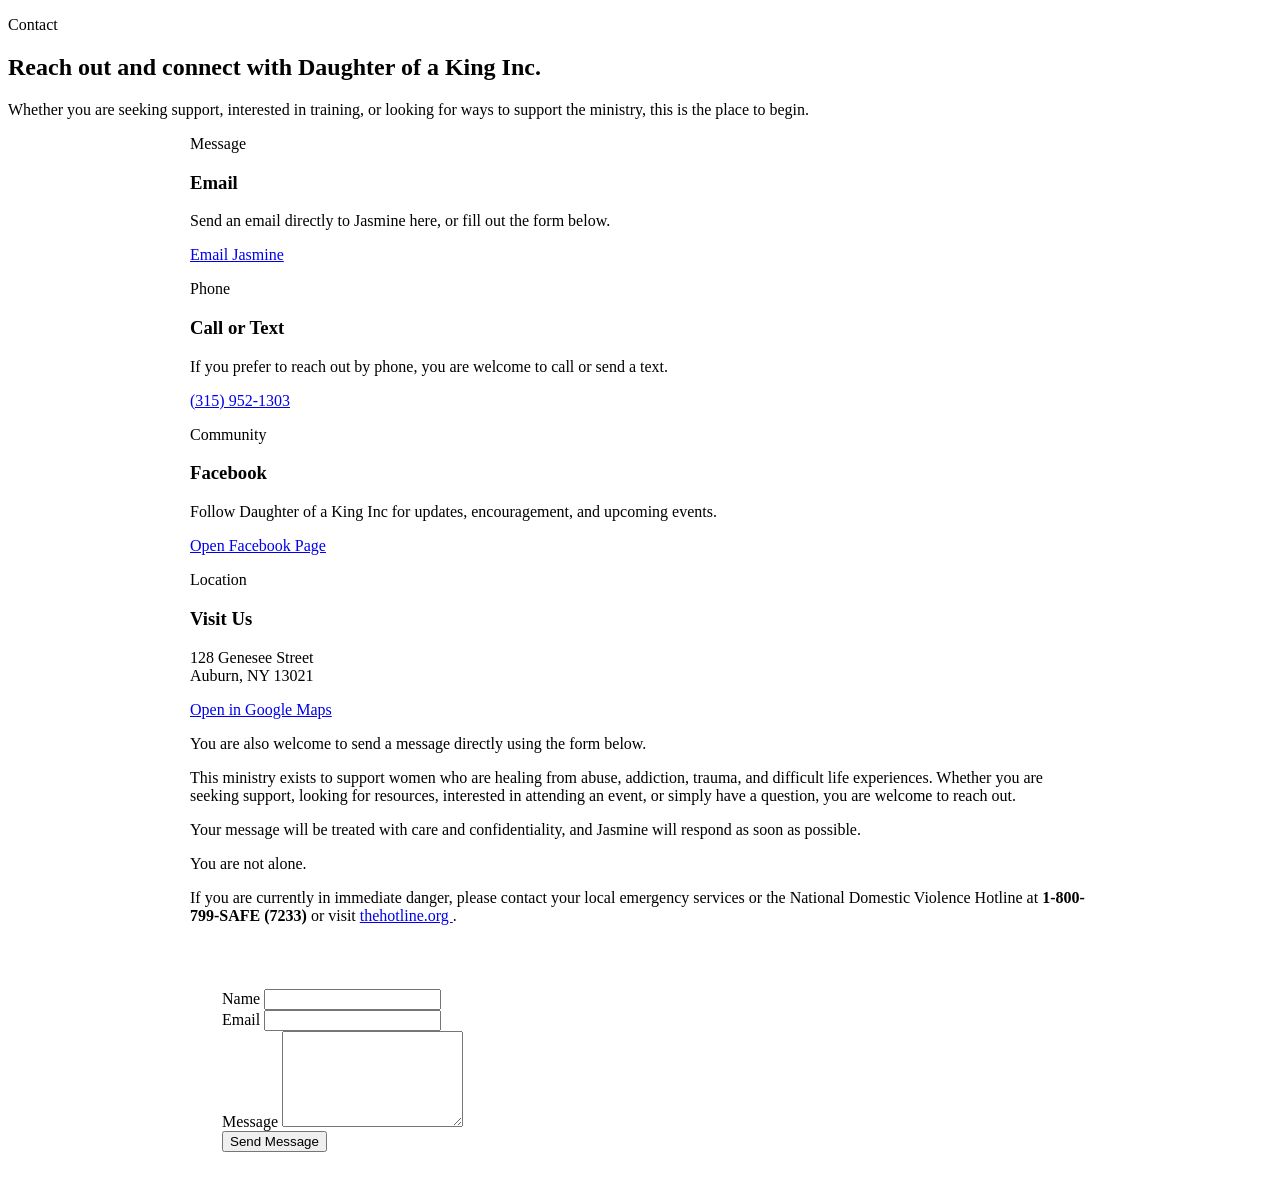
==== contact.html @ ed988efc "Add files via upload" ====
<!doctype html>
<html lang="en">
<head>
<meta charset="UTF-8">
<meta name="viewport" content="width=device-width, initial-scale=1.0">

<title>Contact | Daughter of a King Inc</title>

<meta name="description" content="Contact Daughter of a King Inc for support, questions, or ways to connect with our faith-based ministry helping women heal from abuse, addiction, and trauma.">

<meta name="author" content="Daughter of a King Inc">

<link rel="canonical" href="https://doakministries.org/contact">

<link rel="icon" type="image/png" href="/DOAK-Favicon.png">

<link rel="preconnect" href="https://fonts.googleapis.com">
<link rel="preconnect" href="https://fonts.gstatic.com" crossorigin>

<link href="https://fonts.googleapis.com/css2?family=Inter:wght@400;500;600;700&family=Cormorant+Garamond:wght@500;600;700&display=swap" rel="stylesheet">

<link rel="stylesheet" href="/css/styles.css">

<!-- Open Graph / Facebook -->
<meta property="og:title" content="Contact | Daughter of a King Inc">
<meta property="og:description" content="Reach out to Daughter of a King for support, questions, or to learn how you can connect with our ministry.">
<meta property="og:type" content="website">
<meta property="og:url" content="https://doakministries.org/contact">
<meta property="og:image" content="https://doakministries.org/images/opengraph_doaklogo.png">
<meta property="og:image:width" content="1200">
<meta property="og:image:height" content="630">

<!-- Twitter Cards -->
<meta name="twitter:card" content="summary_large_image">
<meta name="twitter:title" content="Contact | Daughter of a King Inc">
<meta name="twitter:description" content="Reach out to Daughter of a King for support, questions, or to learn how you can connect with our ministry.">
<meta name="twitter:image" content="https://doakministries.org/images/opengraph_doaklogo.png">

<!-- Structured Data -->
<script type="application/ld+json">
{
 "@context": "https://schema.org",
 "@type": "ContactPage",
 "name": "Contact Daughter of a King Inc",
 "url": "https://doakministries.org/contact",
 "isPartOf": {
   "@type": "WebSite",
   "name": "Daughter of a King Inc",
   "url": "https://doakministries.org"
 }
}
</script>

</head>

  <body>
    <div class="site-shell">
      <div id="header"></div>

      <main>
        <section class="page-hero">
          <div class="container narrow centered">
            <p class="eyebrow">Contact</p>

            <h1>Reach out and connect with Daughter of a King Inc.</h1>

            <p class="lead">
              Whether you are seeking support, interested in training, or
              looking for ways to support the ministry, this is the place to
              begin.
            </p>
          </div>
        </section>

<section class="section">
  <div class="container" style="max-width:900px;margin:auto;">

    <div class="contact-grid">

      <article class="card contact-card">

        <p class="section-label">Message</p>
        <h3>Email</h3>

        <p>
          Send an email directly to Jasmine here, or fill out the form below.
        </p>

        <a
          class="btn btn-secondary btn-full"
          href="mailto:jasmine@doakministries.org?subject=Daughter%20of%20a%20King%20Inquiry"
        >
          Email Jasmine
        </a>

      </article>


      <article class="card contact-card">

        <p class="section-label">Phone</p>
        <h3>Call or Text</h3>

        <p>
          If you prefer to reach out by phone, you are welcome to call or send a text.
        </p>

        <a class="btn btn-secondary btn-full" href="tel:+13159521303">
          (315) 952-1303
        </a>

      </article>


      <article class="card contact-card">

        <p class="section-label">Community</p>
        <h3>Facebook</h3>

        <p>
          Follow Daughter of a King Inc for updates, encouragement,
          and upcoming events.
        </p>

        <a
          class="btn btn-secondary btn-full"
          href="https://www.facebook.com/profile.php?id=61588232077355"
          target="_blank"
          rel="noopener noreferrer"
        >
          Open Facebook Page
        </a>

      </article>


      <article class="card contact-card">

        <p class="section-label">Location</p>
        <h3>Visit Us</h3>

        <p>
          128 Genesee Street<br>
          Auburn, NY 13021
        </p>

        <a
          class="btn btn-secondary btn-full"
          href="https://www.google.com/maps/search/?api=1&query=128+Genesee+Street+Auburn+NY+13021"
          target="_blank"
        >
          Open in Google Maps
        </a>

      </article>

    </div>

  </div>
</section>

<section class="section section-tint">
  <div class="container" style="max-width: 900px; margin: auto">

    <p class="section-label centered">
      You are also welcome to send a message directly using the form below.
    </p>

<div class="contact-context">

  <p>
    This ministry exists to support women who are healing from abuse,
    addiction, trauma, and difficult life experiences. Whether you are
    seeking support, looking for resources, interested in attending an
    event, or simply have a question, you are welcome to reach out.
  </p>

  <p>
    Your message will be treated with care and confidentiality, and
    Jasmine will respond as soon as possible.
  </p>

  <p class="contact-reassurance">
    You are not alone.
  </p>

  <p class="contact-hotline">
    If you are currently in immediate danger, please contact your local
    emergency services or the National Domestic Violence Hotline at
    <strong>1-800-799-SAFE (7233)</strong> or visit
    <a href="https://www.thehotline.org" target="_blank" rel="noopener">
      thehotline.org
    </a>.
  </p>

</div>

    <div class="card" style="padding:2rem; margin-top:2rem;">

      <form action="https://formspree.io/f/meereyno" method="POST" class="contact-form">

        <input type="hidden" name="_subject" value="New message from DOAK Ministries website">
        <input type="hidden" name="_redirect" value="https://doakministries.org/thank-you.html">
        <input type="text" name="_gotcha" style="display:none">

        <div class="form-group">
          <label for="name">Name</label>
          <input id="name" type="text" name="name" required>
        </div>

        <div class="form-group">
          <label for="email">Email</label>
          <input id="email" type="email" name="email" required>
        </div>

        <div class="form-group">
          <label for="message">Message</label>
          <textarea id="message" name="message" rows="6" required></textarea>
        </div>

        <button type="submit" class="btn btn-primary btn-full">
          Send Message
        </button>

      </form>

    </div>

  </div>
</section>
      </main>

<div id="footer"></div>

    </div>

    <script src="js/script.js"></script>
  </body>
</html>
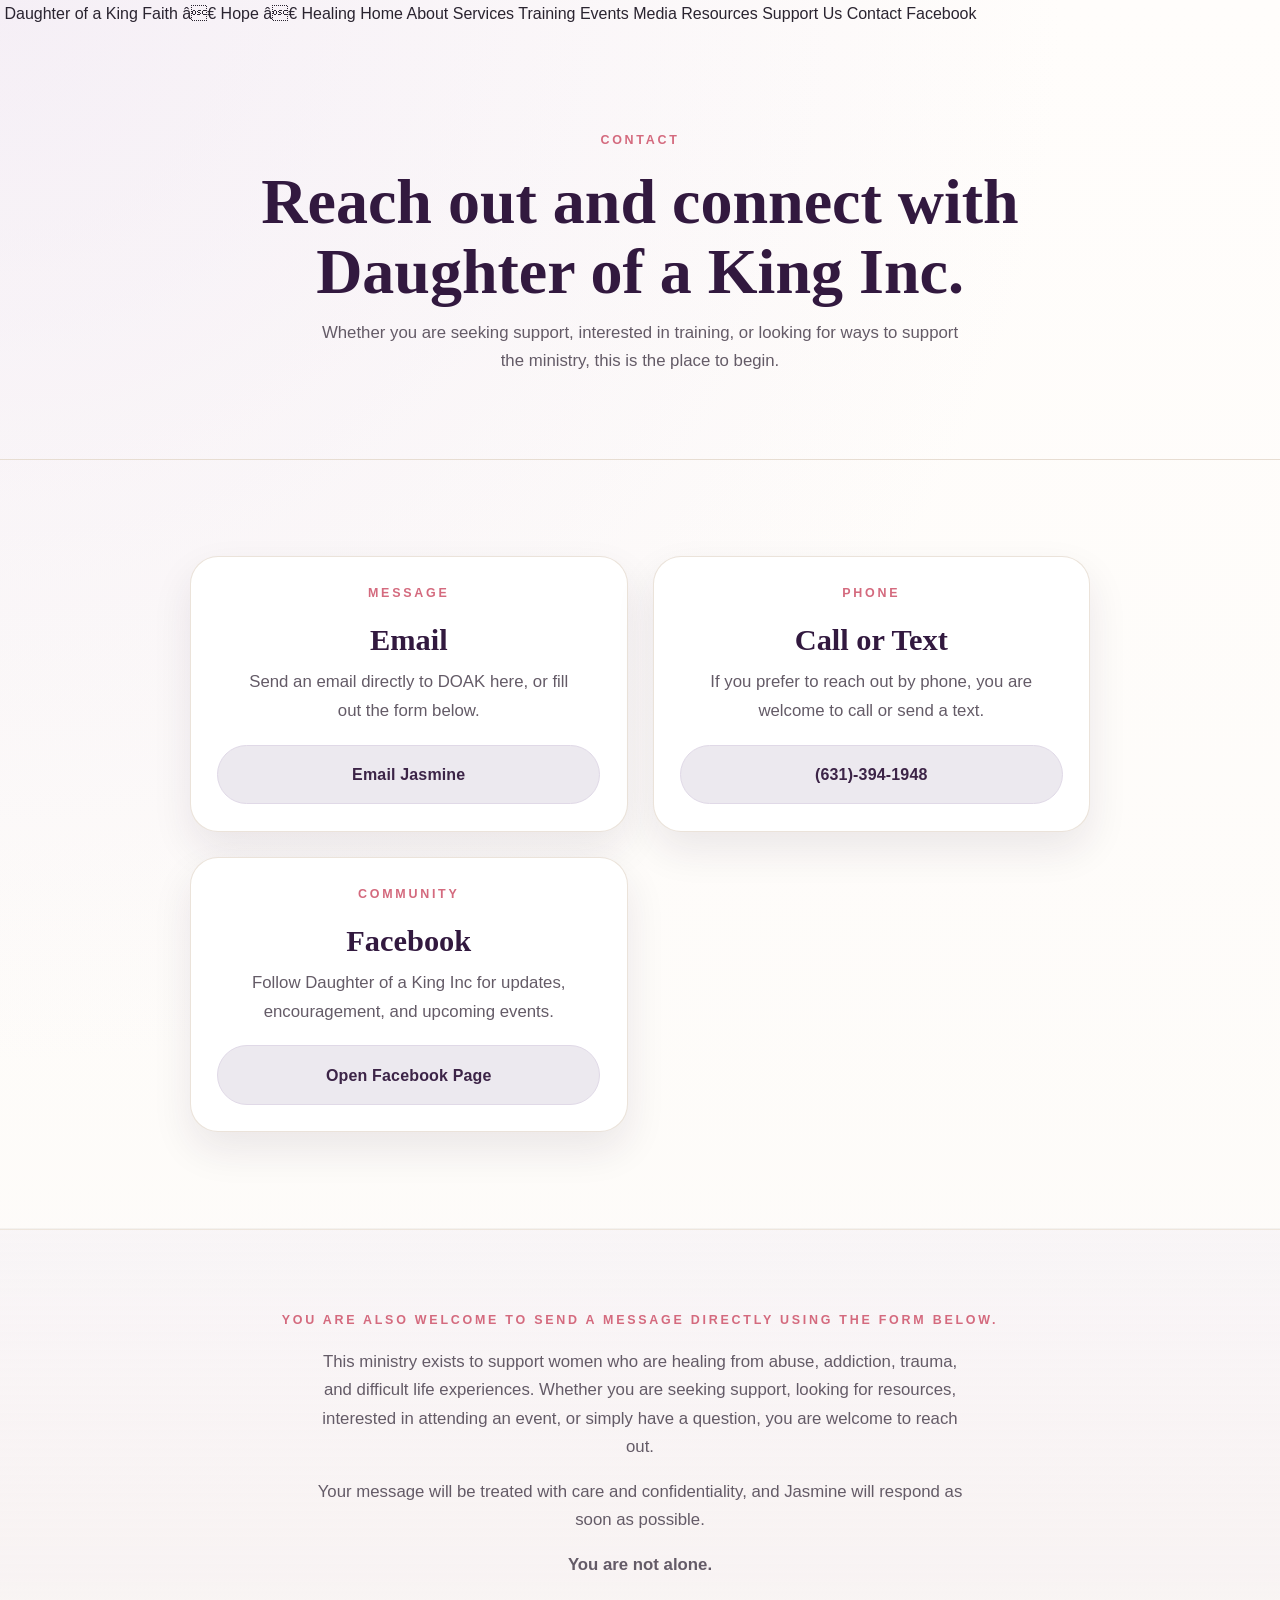
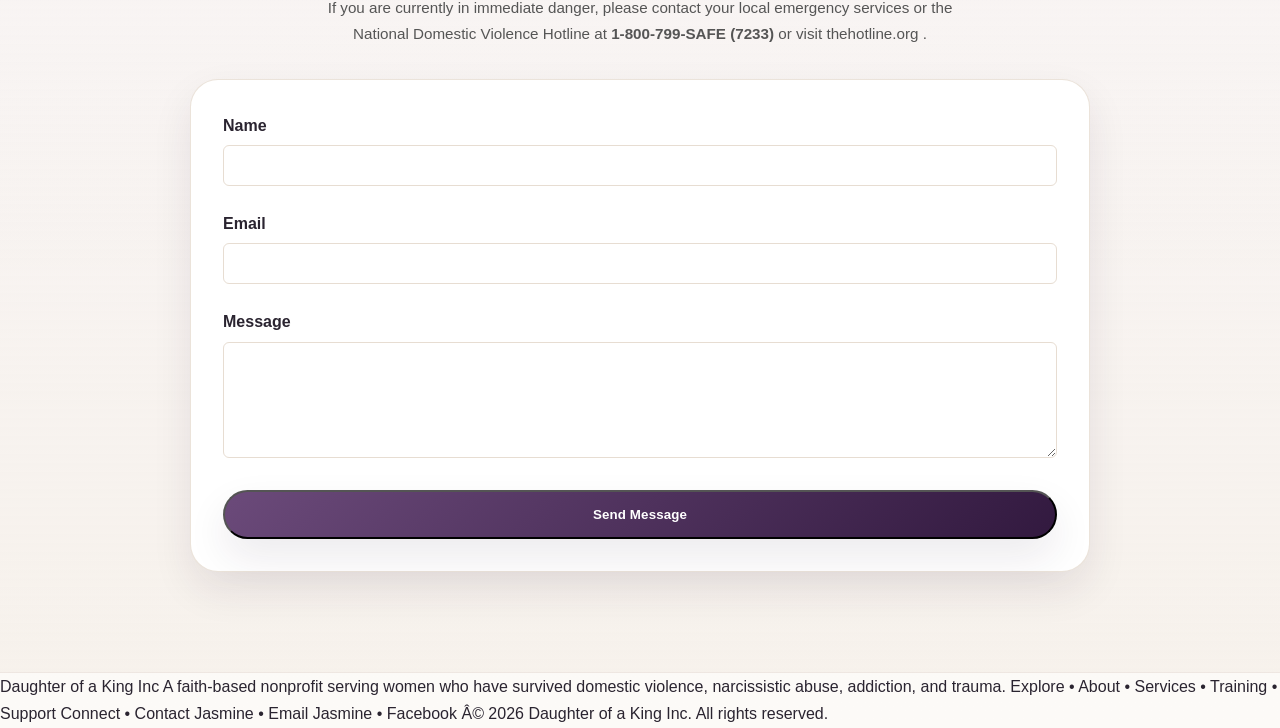
==== commit ef2cbe70: "Update contact.html Update contact info" ====
--- a/contact.html
+++ b/contact.html
@@ -83,12 +83,12 @@
         <h3>Email</h3>
 
         <p>
-          Send an email directly to Jasmine here, or fill out the form below.
+          Send an email directly to DOAK here, or fill out the form below.
         </p>
 
         <a
           class="btn btn-secondary btn-full"
-          href="mailto:jasmine@doakministries.org?subject=Daughter%20of%20a%20King%20Inquiry"
+          href="mailto:info@doakministries.org?subject=Daughter%20of%20a%20King%20Inquiry"
         >
           Email Jasmine
         </a>
@@ -106,7 +106,7 @@
         </p>
 
         <a class="btn btn-secondary btn-full" href="tel:+13159521303">
-          (315) 952-1303
+          (631)-394-1948
         </a>
 
       </article>
@@ -133,25 +133,6 @@
 
       </article>
 
-
-      <article class="card contact-card">
-
-        <p class="section-label">Location</p>
-        <h3>Visit Us</h3>
-
-        <p>
-          128 Genesee Street<br>
-          Auburn, NY 13021
-        </p>
-
-        <a
-          class="btn btn-secondary btn-full"
-          href="https://www.google.com/maps/search/?api=1&query=128+Genesee+Street+Auburn+NY+13021"
-          target="_blank"
-        >
-          Open in Google Maps
-        </a>
-
       </article>
 
     </div>
--- a/css/styles.css
+++ b/css/styles.css
@@ -0,0 +1,1038 @@
+:root {
+  --bg: #fcfaf7;
+  --surface: #ffffff;
+  --surface-alt: #f7f1f5;
+  --ink: #2a2430;
+  --muted: #645b67;
+  --brand: #6b4a7a;
+  --brand-deep: #32193f;
+  --brand-soft: #efe6f3;
+  --accent: #d46a7e;
+  --line: #e7ddd2;
+  --shadow: 0 18px 40px rgba(44, 24, 56, 0.09);
+  --radius-lg: 28px;
+  --radius-md: 24px;
+  --radius-sm: 18px;
+  --container: 1140px;
+}
+
+* {
+  box-sizing: border-box;
+}
+
+html {
+  scroll-behavior: smooth;
+}
+
+body {
+  margin: 0;
+  font-family: 'Inter', sans-serif;
+  color: var(--ink);
+  background:
+    radial-gradient(circle at top left, rgba(233, 222, 240, 0.45), transparent 40%),
+    linear-gradient(180deg, #fffdfb 0%, var(--bg) 100%);
+  line-height: 1.7;
+
+  -webkit-font-smoothing: antialiased;
+  text-rendering: optimizeLegibility;
+}
+
+a {
+  color: inherit;
+  text-decoration: none;
+}
+
+img {
+  max-width: 100%;
+  display: block;
+}
+
+.founder-photo {
+  width: 100%;
+  max-width: 440px;
+  margin-top: 3rem;
+}
+
+h1, h2, h3, h4 {
+  margin: 0 0 0.7rem;
+  line-height: 1.1;
+  font-family: 'Cormorant Garamond', serif;
+  color: var(--brand-deep);
+}
+
+h1 {
+  font-size: clamp(3rem, 5vw, 5.3rem);
+}
+
+h2 {
+  font-size: clamp(2.1rem, 3.3vw, 3.3rem);
+}
+
+h3 {
+  font-size: 1.7rem;
+}
+
+p {
+  margin: 0 0 1rem;
+  font-size: 1.05rem;
+  color: var(--muted);
+}
+
+ul {
+  margin: 0;
+  padding: 0;
+  list-style: none;
+}
+
+.site-shell {
+  min-height: 100vh;
+}
+
+.container {
+  width: min(var(--container), calc(100% - 2rem));
+  margin: 0 auto;
+}
+
+.narrow {
+  width: min(820px, 100%);
+}
+
+.centered {
+  text-align: center;
+  margin-left: auto;
+  margin-right: auto;
+}
+
+.site-header {
+  position: sticky;
+  top: 0;
+  z-index: 40;
+  background: rgba(252, 250, 247, 0.94);
+  backdrop-filter: blur(18px);
+  border-bottom: 1px solid rgba(231, 221, 210, 0.8);
+}
+
+.header-inner {
+  display: flex;
+  align-items: center;
+  justify-content: space-between;
+  gap: 2rem;
+  min-height: 88px;
+}
+
+/* ============================= */
+/* BRAND / LOGO AREA */
+/* ============================= */
+
+/* Container holding the logo and the text block */
+.brand {
+  display: flex;              /* Places logo and text side-by-side */
+  align-items: flex-start;   /* align text block with top of logo */
+  gap: 1.45rem;               /* Space between logo and title block */
+  min-width: fit-content;     /* Prevents the logo/text from collapsing */
+  flex-shrink: 0;             /* Prevents header nav from squeezing brand */
+}
+
+/* Logo image styling */
+.brand img {
+  width: 56px;                /* Fixed width so header height stays consistent */
+  height: 56px;               /* Keeps logo square */
+  object-fit: contain;        /* Ensures logo scales properly inside box */
+}
+
+
+/* ============================= */
+/* TITLE + TAGLINE BLOCK */
+/* ============================= */
+
+/* Wrapper around "Daughter of a King" and tagline */
+.brand-text {
+  display: flex;              /* Allows vertical stacking of title + tagline */
+  flex-direction: column;     /* Stack title above tagline */
+  align-items: center;        /* Center tagline under the title */
+  transform: translateY(2px);   /* subtle optical alignment adjustment */
+  min-width: 0;               /* Prevents overflow issues in flex layouts */
+}
+
+
+/* ============================= */
+/* MAIN TITLE */
+/* ============================= */
+
+/* "Daughter of a King" styling */
+.brand-name {
+  font-family: "Cormorant Garamond", serif; /* Elegant serif used across site */
+  font-size: 1.8rem;                         /* Large enough to feel like a brand */
+  font-weight: 600;                          /* Slightly bold for readability */
+  letter-spacing: 0.02em;                    /* Subtle spacing for premium feel */
+  color: var(--brand-deep);                  /* Primary dark purple brand color */
+  text-align: center;                        /* Ensures title centers above tagline */
+  white-space: nowrap;                       /* Prevents line break between words */
+  line-height: 1.05;                         /* Tightens vertical spacing above tagline */
+}
+
+
+/* ============================= */
+/* TAGLINE */
+/* ============================= */
+
+/* "Faith ✿ Hope ✿ Healing" line */
+.brand-tag {
+  font-size: 0.72rem;        /* Smaller than title to create hierarchy */
+  letter-spacing: 0.09em;    /* Wide spacing for feminine / airy feel */
+  color: var(--accent);      /* Soft pink accent color */
+  margin-top: 1px;           /* Small gap between title and tagline */
+  text-align: center;        /* Keeps tagline perfectly centered */
+}
+
+
+/* ============================= */
+/* FLOWER SEPARATORS */
+/* ============================= */
+
+/* Decorative flower between Faith / Hope / Healing */
+.flower {
+  color: var(--brand-deep);  /* Uses dark purple to balance pink text */
+  font-size: 0.75em;         /* Slightly smaller so flowers don't dominate */
+  margin: 0 5px;             /* Horizontal spacing around flower */
+  opacity: 0.65;             /* Softens decoration so text remains primary */
+}
+
+/* ============================= */
+/* TOP NAVIGATION */
+/* ============================= */
+
+.site-nav {
+  display: flex;            /* Places navigation links in a horizontal row */
+  align-items: center;      /* Vertically centers links within nav container */
+  gap: 1.1rem;              /* Space between navigation links */
+  flex-wrap: nowrap;        /* Prevents nav items from wrapping to a second line */
+}
+
+.site-nav a {
+  font-weight: 600;
+  font-size: 0.96rem;
+  color: var(--muted);
+  position: relative;
+  transition: color 0.2s ease;
+}
+
+.site-nav a:hover,
+.site-nav a.active {
+  color: var(--brand);
+}
+
+.site-nav a.active::after,
+.site-nav a:hover::after {
+  content: '';
+  position: absolute;
+  left: 0;
+  bottom: -0.35rem;
+  width: 100%;
+  height: 2px;
+  background: linear-gradient(90deg, var(--accent), var(--brand));
+  border-radius: 999px;
+}
+
+.menu-toggle {
+  display: none;
+  background: transparent;
+  border: 0;
+  padding: 0;
+  cursor: pointer;
+}
+
+.menu-toggle span {
+  display: block;
+  width: 24px;
+  height: 2px;
+  background: var(--brand-deep);
+  margin: 5px 0;
+  border-radius: 999px;
+}
+
+.hero-section,
+.page-hero {
+  padding: 6.4rem 0 4.2rem;
+  border-bottom: 1px solid var(--line);
+}
+
+.hero-grid {
+  display: grid;
+  grid-template-columns: minmax(0, 1.25fr) minmax(320px, 0.75fr);
+  gap: 2rem;
+  align-items: center;
+}
+
+.eyebrow,
+.section-label {
+  text-transform: uppercase;
+  letter-spacing: 0.22em;
+  font-size: 0.78rem;
+  font-weight: 700;
+  color: var(--accent);
+  margin-bottom: 1rem;
+}
+
+.lead,
+.section-intro {
+  font-size: 1.05rem;
+  max-width: 640px;
+  margin-left: auto;
+  margin-right: auto;
+}
+
+.hero-copy .lead {
+  max-width: 700px;
+}
+
+.hero-actions,
+.cta-actions {
+  display: flex;
+  flex-wrap: wrap;
+  gap: 0.9rem;
+  margin-top: 2rem;
+}
+
+.btn {
+  display: inline-flex;
+  align-items: center;
+  justify-content: center;
+  padding: 0.95rem 1.4rem;
+  border-radius: 999px;
+  font-weight: 700;
+  letter-spacing: 0.01em;
+  transition: transform 0.2s ease, box-shadow 0.2s ease, background 0.2s ease;
+}
+
+.btn:hover {
+  transform: translateY(-1px);
+}
+
+.btn-primary {
+  background: linear-gradient(135deg, var(--brand), var(--brand-deep));
+  color: #fff;
+  box-shadow: var(--shadow);
+}
+
+.btn-secondary {
+  background: rgba(79, 47, 97, 0.08);
+  color: var(--brand);
+  border: 1px solid rgba(79, 47, 97, 0.14);
+}
+
+.btn-full {
+  width: 100%;
+}
+
+.hero-card,
+.panel,
+.card,
+.cta-card,
+.list-panel,
+.soft-panel,
+.accent-panel,
+.mini-card {
+  border-radius: var(--radius-lg);
+}
+
+.hero-card {
+  position: relative;
+  background: linear-gradient(180deg, rgba(255,255,255,0.96), rgba(247, 241, 250, 0.96));
+  padding: 2rem;
+  box-shadow: var(--shadow);
+  border: 1px solid rgba(233, 222, 240, 0.9);
+}
+
+.quote-mark {
+  font-family: 'Cormorant Garamond', serif;
+  font-size: 5rem;
+  line-height: 0.7;
+  color: rgba(79, 47, 97, 0.18);
+  margin-bottom: 1rem;
+}
+
+.quote-attribution {
+  font-weight: 700;
+  color: var(--brand);
+  margin-bottom: 0;
+}
+
+.section {
+  padding: 6rem 0;
+  border-bottom: 1px solid rgba(0,0,0,0.04);
+}
+
+.section-tint {
+  background: linear-gradient(180deg, rgba(233, 222, 240, 0.22), rgba(244, 238, 231, 0.68));
+  border-top: 1px solid rgba(231, 221, 210, 0.55);
+  border-bottom: 1px solid rgba(231, 221, 210, 0.55);
+}
+
+/* New purple section on index.html */
+
+.section-purple {
+  background:
+    radial-gradient(circle at top, rgba(255,255,255,0.08), transparent 55%),
+    linear-gradient(
+      180deg,
+      rgba(107, 74, 122, 0.85) 0%,
+      var(--brand) 40%,
+      var(--brand-deep) 100%
+    );
+
+  border-top: 1px solid rgba(255,255,255,0.12);
+  border-bottom: 1px solid rgba(255,255,255,0.12);
+}
+
+.section-purple h2 {
+  color: #ffffff;
+}
+
+.section-purple .section-label {
+  color: var(--accent);
+  text-shadow:
+    0 1px 0 rgba(50, 25, 63, 0.6),
+    0 2px 3px rgba(50, 25, 63, 0.35);
+}
+
+/* white text for intro text in the section */
+.section-purple > .container > p {
+  color: rgba(255,255,255,0.85);
+}
+
+/* cards stay white */
+.section-purple .card {
+  background: var(--surface);
+  color: var(--ink);
+}
+
+/* restore normal text color inside cards */
+.section-purple .card p {
+  color: var(--muted);
+}
+
+.section-heading {
+  margin-bottom: 2rem;
+}
+
+/* End New purple section on index.html */
+
+.cards {
+  display: grid;
+  gap: 1.35rem;
+}
+
+.three-up {
+  grid-template-columns: repeat(3, minmax(0, 1fr));
+}
+
+.card,
+.panel,
+.list-panel,
+.soft-panel {
+  background: var(--surface);
+  box-shadow: var(--shadow);
+  border: 1px solid rgba(231, 221, 210, 0.82);
+}
+
+.card {
+  padding: 1.65rem;
+}
+
+.card h2,
+.card h3 {
+  font-size: 1.9rem;
+}
+
+.split-grid,
+.footer-grid {
+  display: grid;
+  gap: 2rem;
+}
+
+.split-grid {
+  grid-template-columns: repeat(2, minmax(0, 1fr));
+  align-items: start;
+}
+
+/* Founder section */
+
+.founder-photo {
+  width: 100%;
+  max-width: 405px;
+  border-radius: var(--radius-md);
+  box-shadow: var(--shadow);
+}
+
+/* improve vertical rhythm in founder text */
+
+.split-grid.align-start h2 {
+  margin-top: 0.35rem;
+}
+
+.split-grid.align-start p {
+  margin-bottom: 1.1rem;
+}
+
+/* emphasize welcome lines */
+
+.split-grid.align-start p strong {
+  color: var(--brand-deep);
+  font-weight: 600;
+    display: block;
+    margin-top: 1rem;
+}
+
+.align-start {
+  align-items: start;
+}
+
+.list-panel,
+.soft-panel,
+.panel {
+  padding: 1.8rem;
+}
+
+.feature-list {
+  display: grid;
+  gap: 1rem;
+}
+
+.feature-list li {
+  position: relative;
+  padding-left: 1.55rem;
+  color: var(--muted);
+  font-weight: 500;
+}
+
+.feature-list li::before {
+  content: '';
+  position: absolute;
+  left: 0;
+  top: 0.72rem;
+  width: 0.55rem;
+  height: 0.55rem;
+  border-radius: 999px;
+  background: linear-gradient(135deg, var(--accent), var(--brand));
+}
+
+.compact li {
+  font-weight: 600;
+}
+
+.accent-panel {
+  background: linear-gradient(135deg, var(--brand) 0%, var(--brand-deep) 100%);
+  color: rgba(255,255,255,0.9);
+  padding: 2rem;
+  box-shadow: 0 18px 40px rgba(79, 47, 97, 0.25);
+  border: 1px solid rgba(255,255,255,0.15);
+}
+
+.accent-panel h2,
+.accent-panel p,
+.accent-panel .text-link {
+  color: #fff;
+}
+
+.accent-panel .section-label {
+  color: var(--accent);
+    text-shadow:
+    0 1px 0 rgba(50, 25, 63, 0.6),
+    0 2px 4px rgba(50, 25, 63, 0.35);
+}
+
+.light {
+  color: rgba(255, 255, 255, 0.74);
+}
+
+.cta-card {
+  background: linear-gradient(135deg, rgba(255,255,255,0.96), rgba(244, 238, 231, 0.96));
+  box-shadow: var(--shadow);
+  border: 1px solid rgba(231, 221, 210, 0.88);
+  padding: 2rem;
+  display: grid;
+  grid-template-columns: 1.4fr auto;
+  gap: 1.5rem;
+  align-items: center;
+}
+
+.text-link {
+  color: var(--brand);
+  font-weight: 700;
+  display: inline-block;
+  margin-top: 0.5rem;
+}
+
+.stacked-cards {
+  display: grid;
+  gap: 1rem;
+}
+
+.mini-card {
+  background: var(--surface);
+  border: 1px solid rgba(231, 221, 210, 0.78);
+  box-shadow: var(--shadow);
+  padding: 1.1rem 1.2rem;
+  color: var(--muted);
+}
+
+.site-footer {
+  padding: 3.4rem 0;
+  border-top: 1px solid rgba(231, 221, 210, 0.82);
+  background: rgba(255,255,255,0.68);
+}
+
+.footer-grid {
+  grid-template-columns: 1.4fr 1fr 1fr;
+}
+
+.footer-grid h3,
+.footer-grid h4 {
+  margin-bottom: 0.8rem;
+}
+
+.footer-links {
+  display: grid;
+  gap: 0.65rem;
+}
+
+.footer-links a {
+  color: var(--muted);
+}
+
+.footer-links a:hover {
+  color: var(--brand);
+}
+
+.footer-bottom {
+  border-top: 1px solid rgba(0,0,0,0.08);
+  margin-top: 2rem;
+  padding-top: 1.5rem;
+  text-align: center;
+  font-size: 0.9rem;
+  color: #747474;
+}
+
+.footer-bottom .footer-copyright {
+  font-size: 0.7rem;
+  color: #a9a1b0;
+}
+
+/* ======================================================
+   CONTACT FORM STYLING
+   Styles for the DOAK Ministries contact page form
+   ====================================================== */
+
+
+/* Form group spacing
+   Controls spacing between each field block */
+.contact-form .form-group{
+  margin-bottom:1.5rem;
+}
+
+
+/* Form labels
+   Ensures labels sit above inputs and are readable */
+.contact-form label{
+  display:block;
+  margin-bottom:6px;
+  font-weight:600;
+}
+
+
+/* Text inputs and textarea fields
+   Ensures consistent width and spacing */
+.contact-form input,
+.contact-form textarea{
+  width:100%;
+  padding:12px;
+  border:1px solid var(--line);
+  border-radius:6px;
+  font-family:inherit;
+}
+
+
+/* Textarea behavior
+   Allows vertical resizing but prevents horizontal distortion */
+.contact-form textarea{
+  resize:vertical;
+}
+
+/* ======================================================
+   CONTACT PAGE CONTEXT TEXT
+   Support message above the form
+   ====================================================== */
+
+.contact-context{
+  margin:0 auto 2rem auto;
+  max-width:650px;
+  line-height:1.7;
+  color:#444;
+  text-align:center; /* Center all text inside this block */
+}
+
+.contact-context p{
+  margin-bottom:1rem;
+}
+
+.contact-reassurance{
+  font-weight:600;
+}
+
+.contact-hotline{
+  font-size:.95rem;
+  color:#555;
+}
+
+/* ======================================================
+   MEDIA START
+   ====================================================== */
+
+@media (max-width: 980px) {
+  .site-nav {
+    position: absolute;
+    top: calc(100% + 0.4rem);
+    left: 1rem;
+    right: 1rem;
+    display: none;
+    flex-direction: column;
+    align-items: flex-start;
+    padding: 3rem;
+    background: rgba(255,255,255,0.98);
+    border: 1px solid rgba(231, 221, 210, 0.95);
+    border-radius: 18px;
+    box-shadow: var(--shadow);
+  }
+
+  .site-nav.open {
+    display: flex;
+  }
+
+  .menu-toggle {
+    display: block;
+  }
+
+  .hero-grid,
+  .split-grid,
+  .cta-card,
+  .footer-grid,
+  .three-up {
+    grid-template-columns: 1fr;
+  }
+
+  .header-inner {
+    min-height: 78px;
+    position: relative;
+  }
+}
+
+/* =========================================================
+   MOBILE STYLES
+   Applies to screens 720px and smaller
+   This controls spacing, typography, and layout adjustments
+   for phones so the site remains readable and balanced.
+   ========================================================= */
+
+@media (max-width: 720px) {
+
+  /* -------------------------------------------------------
+     HERO SECTION SPACING
+     Reduce top/bottom padding so the hero fits better
+     on small screens without excessive whitespace
+  ------------------------------------------------------- */
+  .hero-section,
+  .page-hero {
+    padding: 4.5rem 0 2.8rem;
+  }
+
+
+  /* -------------------------------------------------------
+     STANDARD SECTION SPACING
+     Slightly tighter than desktop to keep content flowing
+  ------------------------------------------------------- */
+  .section {
+    padding: 3rem 0;
+  }
+
+
+  /* -------------------------------------------------------
+     MAIN HERO TITLE (H1)
+     Uses clamp so text scales nicely across phones
+     Prevents text from becoming too large or too small
+  ------------------------------------------------------- */
+  h1 {
+    font-size: clamp(2.4rem, 11vw, 3.8rem);
+  }
+
+
+  /* -------------------------------------------------------
+     SECONDARY HEADINGS (H2)
+     Keeps visual hierarchy under the hero heading
+  ------------------------------------------------------- */
+  h2 {
+    font-size: clamp(1.9rem, 7vw, 2.5rem);
+  }
+
+
+  /* -------------------------------------------------------
+     BUTTONS
+     Make buttons full width on mobile for easier tapping
+     (standard mobile UX pattern)
+  ------------------------------------------------------- */
+  .btn,
+  .btn-full {
+    width: 100%;
+  }
+
+
+  /* -------------------------------------------------------
+     HERO BUTTON STACKING
+     Stack buttons vertically instead of side-by-side
+     to prevent crowding on narrow screens
+  ------------------------------------------------------- */
+  .hero-actions,
+  .cta-actions {
+    flex-direction: column;
+    align-items: stretch;
+    gap: 0.75rem;
+  }
+
+
+  /* =======================================================
+     HEADER / BRAND ADJUSTMENTS
+     These tweaks improve the balance of the logo, title,
+     and hamburger menu on phones.
+     ======================================================= */
+
+
+  /* -------------------------------------------------------
+     LOGO SIZE
+     Desktop uses ~56px which is large for phones.
+     Reduce slightly so text and menu align better.
+  ------------------------------------------------------- */
+  .brand img {
+    width: 44px;
+    height: 44px;
+    object-fit: contain;
+  }
+
+  /* -------------------------------------------------------
+     BRAND CONTAINER
+     Reduce space between logo and text for tighter layout
+  ------------------------------------------------------- */
+  .brand {
+    display: flex;
+    gap: 0.7rem;
+    align-items: center;
+  }
+
+  /* -------------------------------------------------------
+     SITE NAME
+     Slightly smaller on phones to avoid wrapping
+  ------------------------------------------------------- */
+  .brand-name {
+    font-size: 1.rem;
+  }
+
+  /* -------------------------------------------------------
+     TAGLINE (Faith ✿ Hope ✿ Healing)
+     Smaller and slightly tighter spacing for readability
+  ------------------------------------------------------- */
+  .brand-tag {
+    font-size: 0.65rem;
+    letter-spacing: 0.10em;
+    margin-top: 2px;
+    text-align: center;
+  }
+
+  /* -------------------------------------------------------
+     BRAND TEXT STACKING
+     Keeps title + tagline visually compact
+  ------------------------------------------------------- */
+  .brand-text {
+    height: 44px;                /* match logo height */
+    display: flex;
+    flex-direction: column;
+    justify-content: center;     /* center stack instead of stretching */
+    line-height: 1.1;
+    transform: none;            /* remove desktop optical offset */
+  }
+
+
+  /* -------------------------------------------------------
+     CARD COMPONENT SPACING
+     Reduce padding so cards feel proportional on phones
+  ------------------------------------------------------- */
+  .hero-card,
+  .card,
+  .panel,
+  .cta-card,
+  .list-panel,
+  .soft-panel,
+  .accent-panel {
+    padding: 1.35rem;
+  }
+
+}
+
+/* Contact page grid */
+
+.contact-grid {
+display:grid;
+grid-template-columns:repeat(2,1fr);
+gap:25px;
+}
+
+/* Equal height cards */
+
+.contact-card {
+display:flex;
+flex-direction:column;
+}
+
+/* Push buttons to bottom */
+
+.contact-card .btn {
+margin-top:auto;
+}
+
+/* Button hover */
+
+.btn {
+transition: transform .25s ease, box-shadow .25s ease, background .25s ease;
+}
+
+.btn:hover {
+transform:translateY(-2px);
+box-shadow:0 8px 18px rgba(0,0,0,.15);
+}
+
+/* Card hover */
+
+.card {
+transition:transform .25s ease, box-shadow .25s ease;
+}
+
+.card:hover {
+transform:translateY(-4px);
+box-shadow:0 14px 30px rgba(0,0,0,.15);
+background:#fff9fb;
+}
+
+/* ============================= */
+/* Contact Page Button Alignment */
+/* ============================= */
+
+/* Ensure buttons align at bottom of cards */
+.contact-card {
+display:flex;
+flex-direction:column;
+}
+
+.contact-card .btn {
+margin-top:auto;
+}
+
+/* Center button content */
+.btn-full{
+display:flex;
+justify-content:center;
+align-items:center;
+text-align:center;
+}
+
+/* Smooth hover animation */
+.btn{
+transition:all .25s ease;
+}
+
+/* Button hover lift */
+.btn:hover{
+transform:translateY(-2px);
+box-shadow:0 8px 18px rgba(0,0,0,.15);
+}
+
+/* Improve secondary button styling */
+.btn-secondary{
+background:#ece9ef;
+color:#3c2447;
+border:1px solid #e0d9e7;
+}
+
+/* Purple hover state */
+.btn-secondary:hover{
+background:#5b3a6d;
+color:white;
+border-color:#5b3a6d;
+}
+
+/* CONTACT PAGE CONTENT CENTERING */
+
+.contact-card {
+display:flex;
+flex-direction:column;
+align-items:center;
+text-align:center;
+}
+
+.contact-card h3,
+.contact-card p,
+.contact-card .section-label {
+text-align:center;
+max-width:90%;
+}
+
+.contact-card .btn{
+margin-top:auto;
+align-self:center;
+}
+
+/* Premium card hover effect */
+
+.card {
+transition: transform .25s ease, box-shadow .25s ease, border-color .25s ease;
+}
+
+.card:hover {
+transform: translateY(-6px);
+box-shadow: 0 22px 48px rgba(44, 24, 56, 0.18);
+border-color: rgba(79, 47, 97, 0.35);
+}
+
+/* Contact card layout polish */
+
+.contact-grid {
+display:grid;
+grid-template-columns:repeat(2,1fr);
+gap:25px;
+}
+
+.contact-card {
+display:flex;
+flex-direction:column;
+height:100%;
+}
+
+.contact-card p {
+margin-bottom:1.2rem;
+}
+
+.contact-card .btn {
+margin-top:auto;
+}
+
+/* Contact cards mobile layout */
+
+@media (max-width: 768px) {
+
+.contact-grid {
+grid-template-columns: 1fr;
+}
+
+}
+
+.section.section-tint {
+padding-top: 80px;
+padding-bottom: 100px;
+}
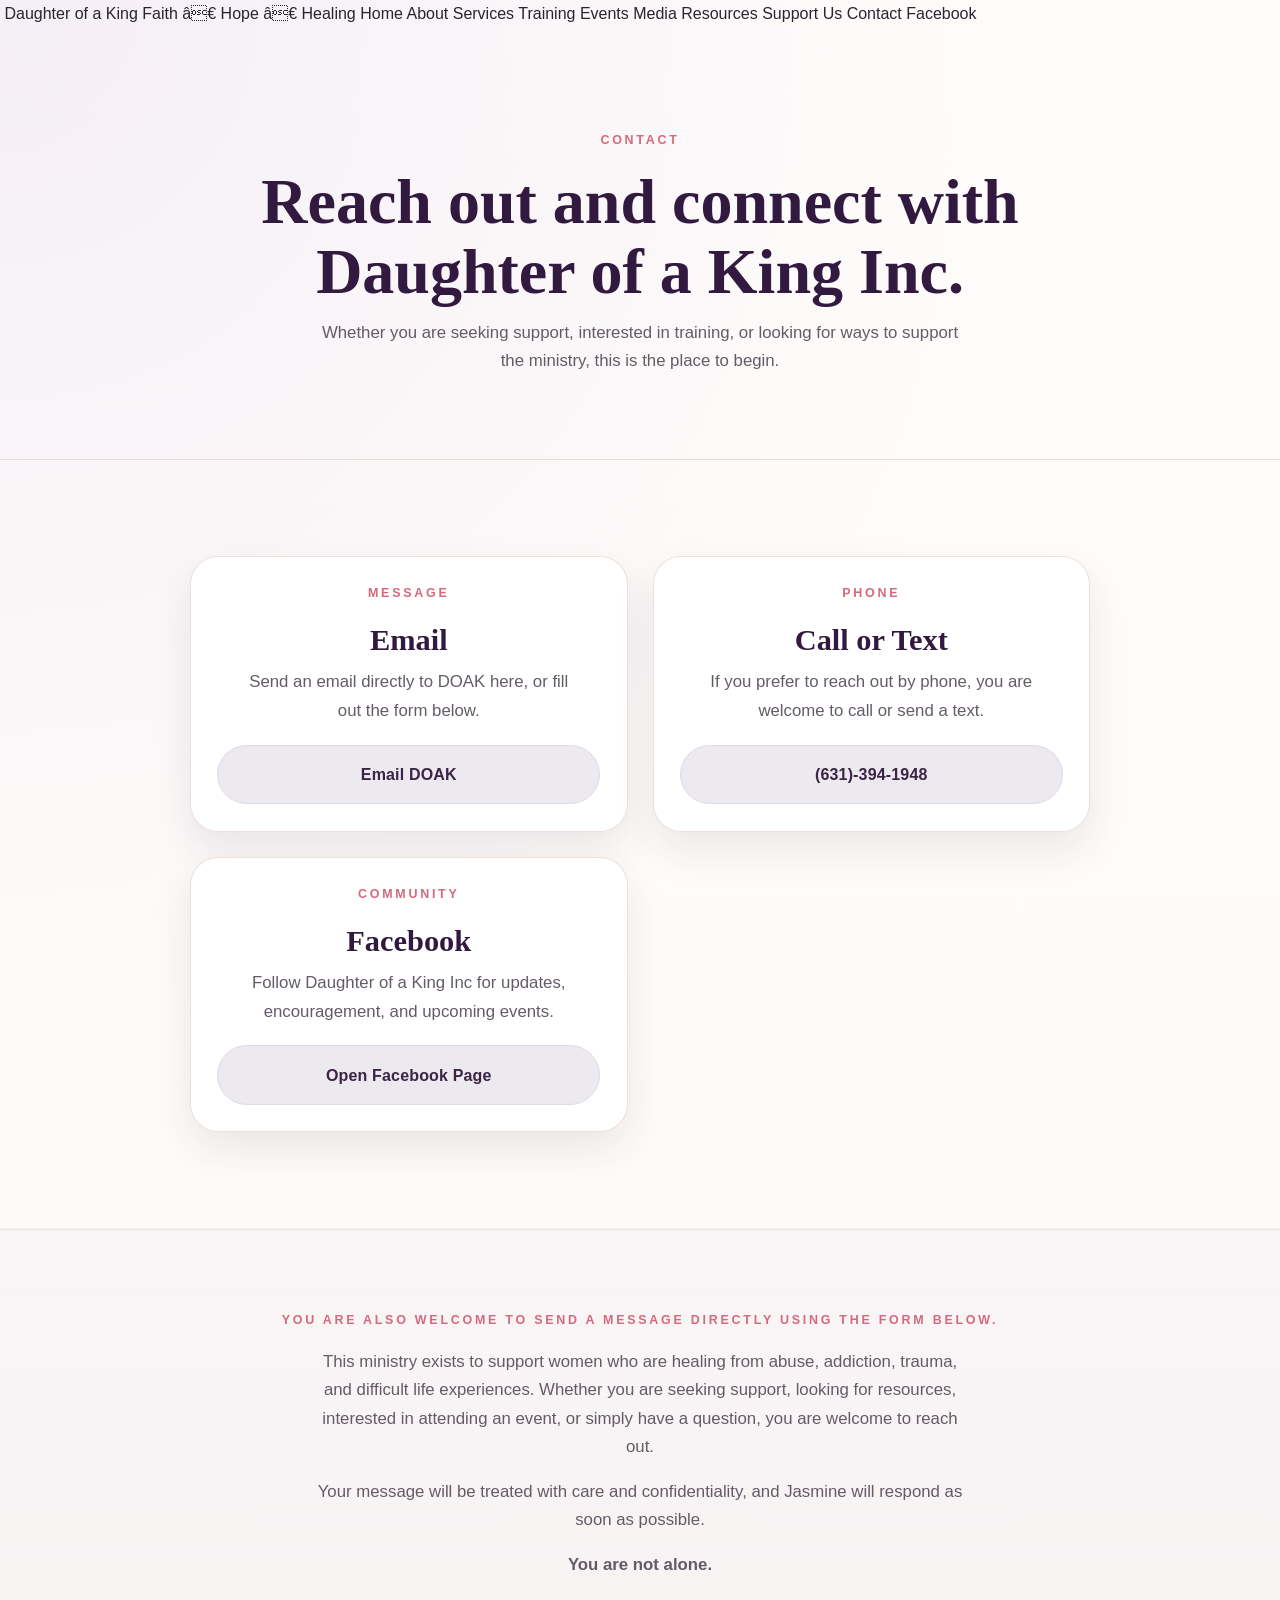
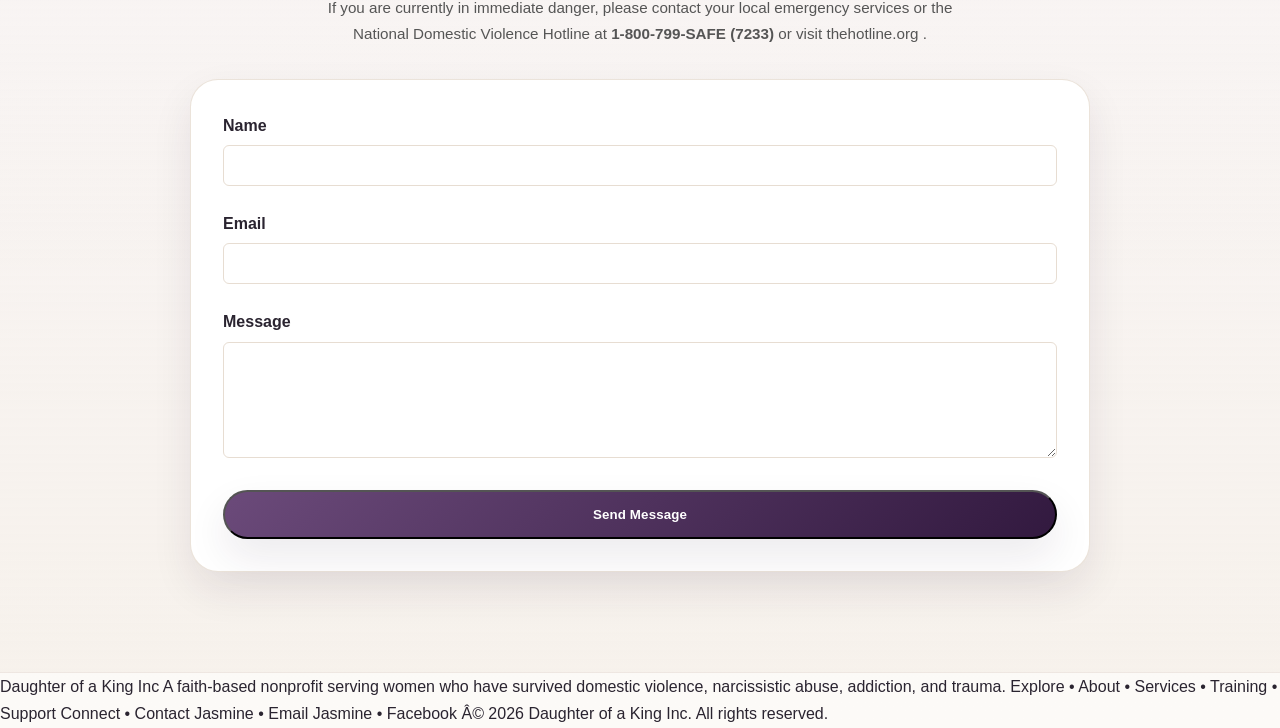
==== commit c2f4fba2: "Update contact.html" ====
--- a/contact.html
+++ b/contact.html
@@ -90,7 +90,7 @@
           class="btn btn-secondary btn-full"
           href="mailto:info@doakministries.org?subject=Daughter%20of%20a%20King%20Inquiry"
         >
-          Email Jasmine
+          Email DOAK
         </a>
 
       </article>
